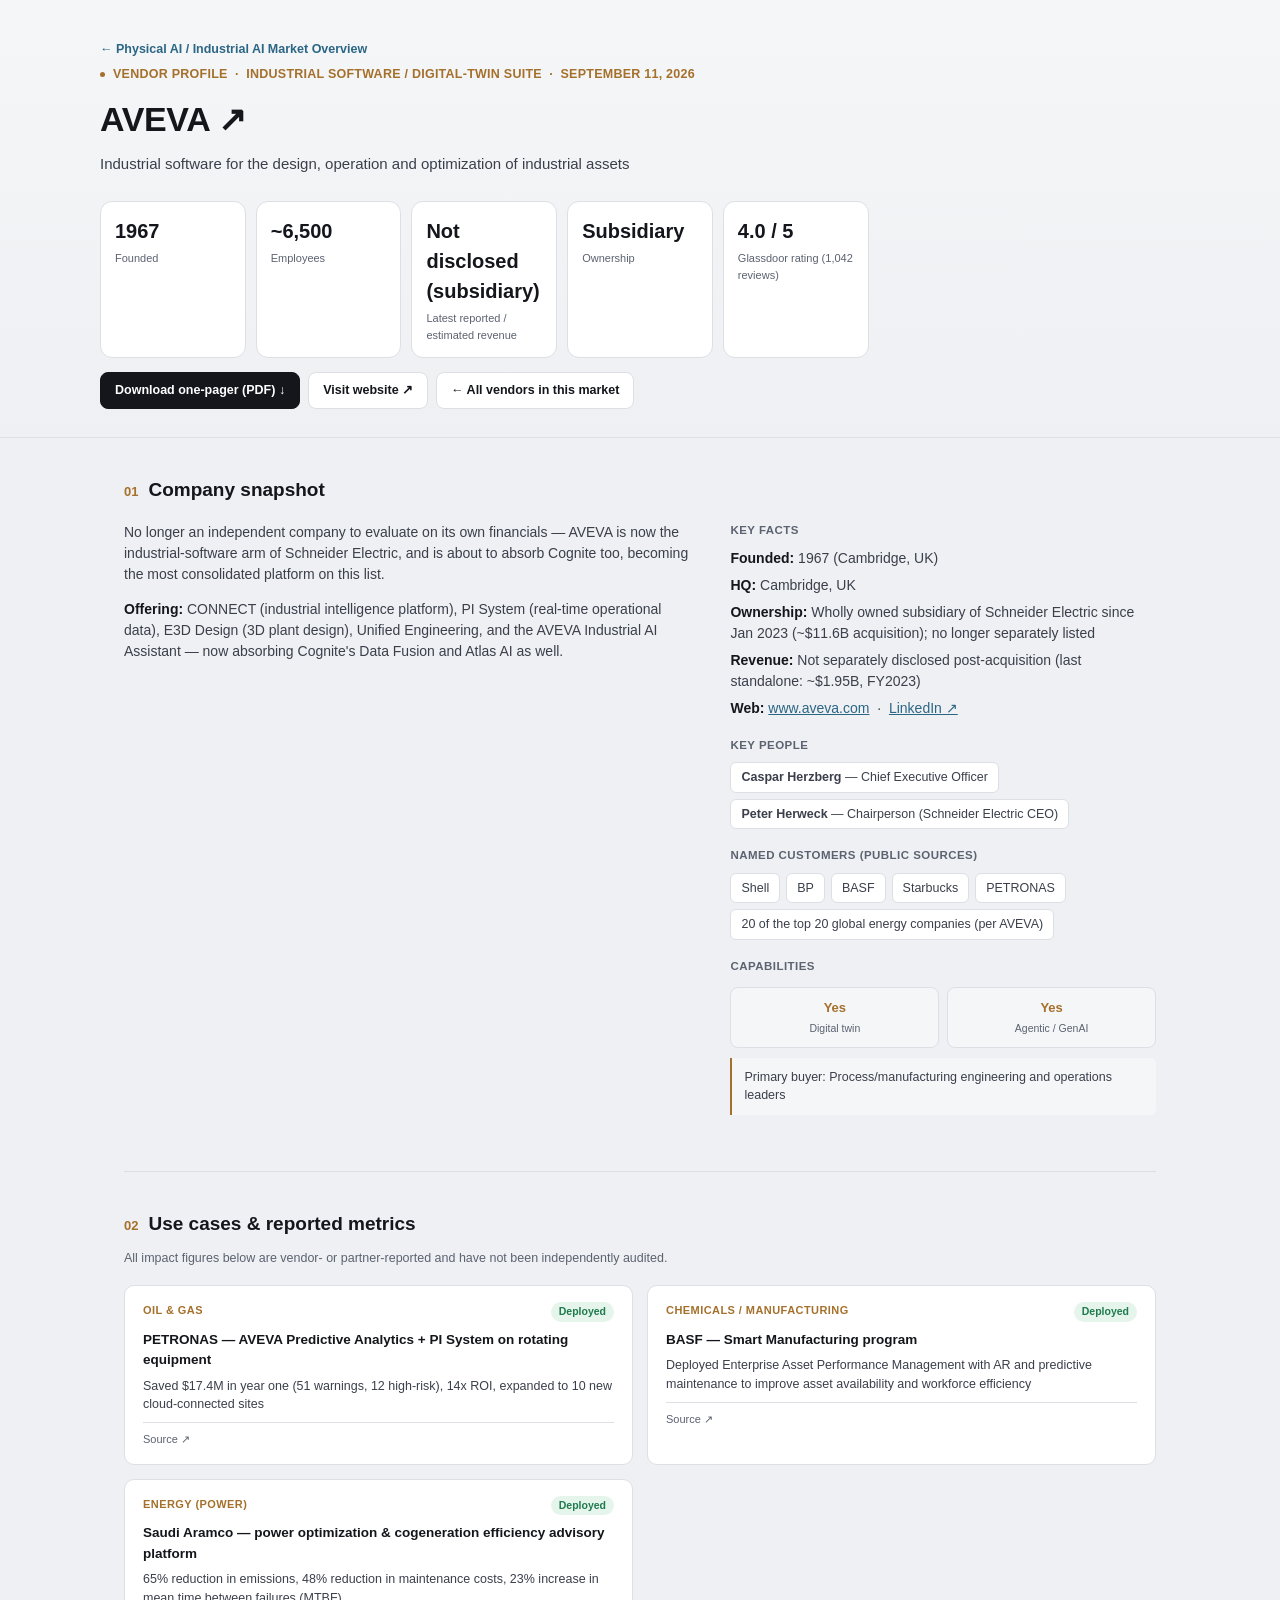
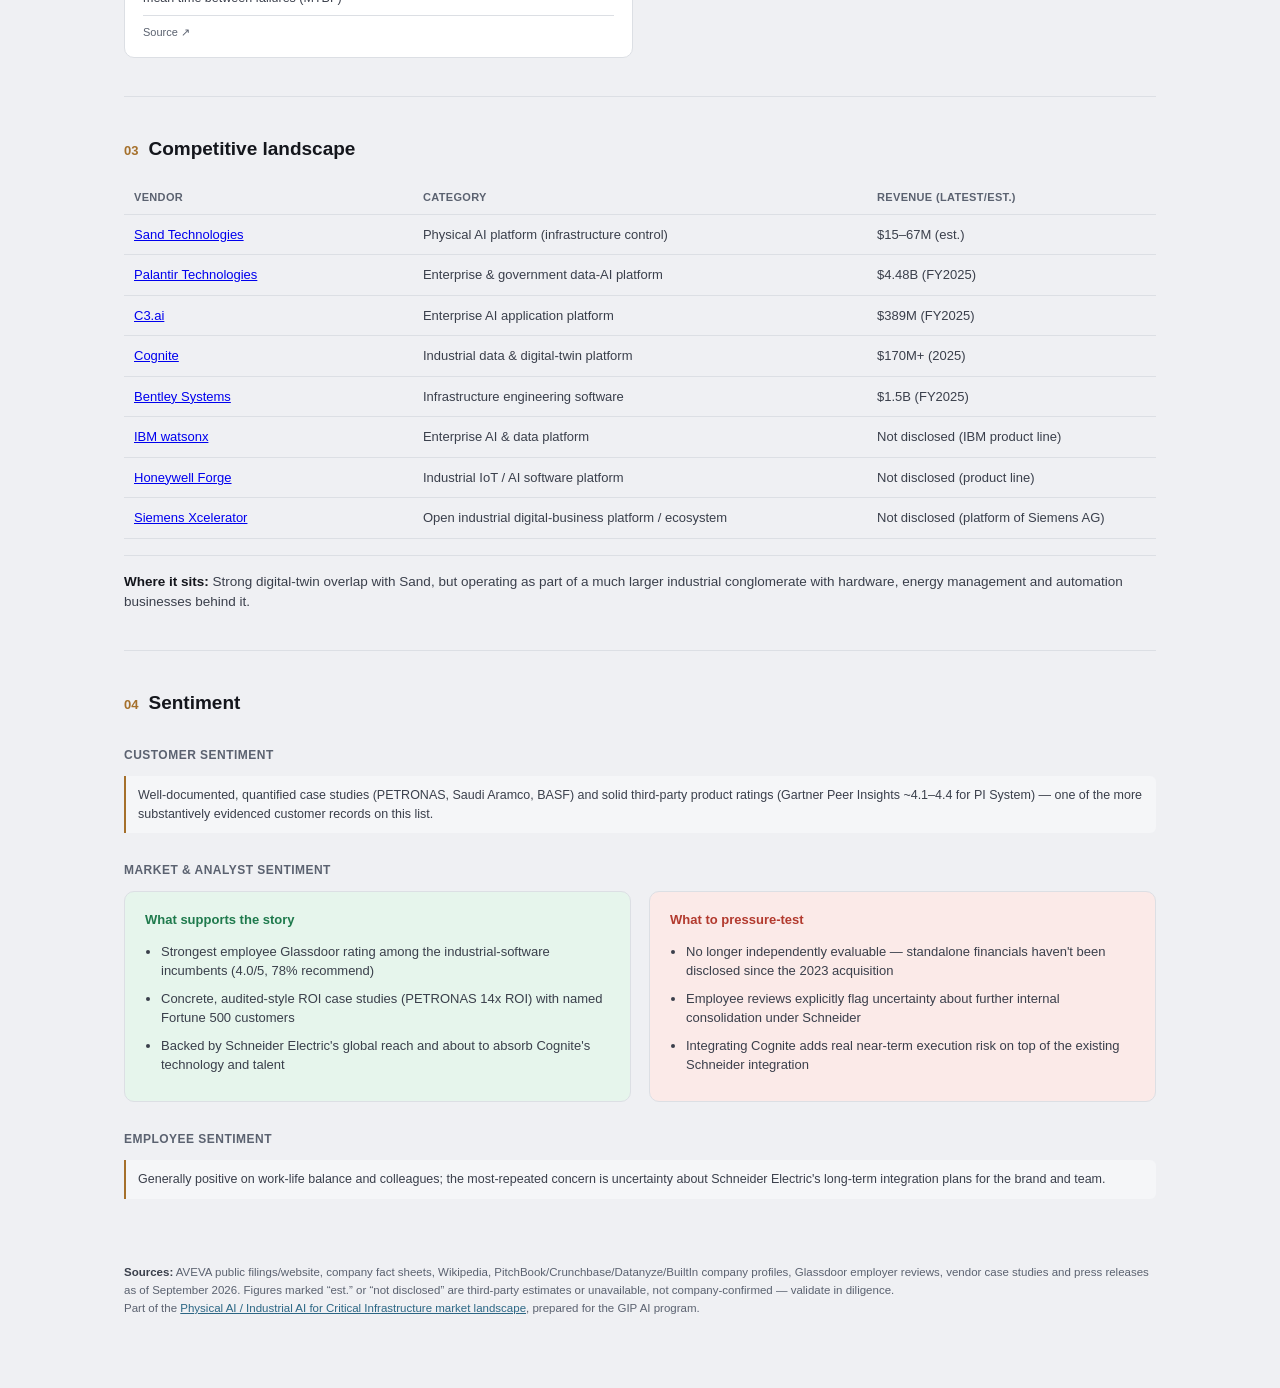
==== aveva-dashboard.html @ ef8d6bdc "Add files via upload" ====
<!DOCTYPE html>
<html lang="en">
<head>
<meta charset="UTF-8">
<meta name="viewport" content="width=device-width, initial-scale=1.0">
<title>AVEVA — Vendor Profile</title>
<style>

  :root{
    --bg:#EFF0F3; --panel:#FFFFFF; --panel-2:#F5F6F8; --line:#DCDFE4;
    --ink:#14161C; --ink-2:#3A3F4B; --ink-3:#5B6270;
    --sand:#A5702B; --sand-dim:#C79256; --steel:#2B6684;
    --green:#1F7A4D; --green-bg:#E6F5EC; --red:#B23A2E; --red-bg:#FBEAE8; --amber:#8A5B10;
  }
  *{box-sizing:border-box;}
  body{
    margin:0; background:var(--bg); color:var(--ink);
    font-family:-apple-system,BlinkMacSystemFont,"Segoe UI",Helvetica,Arial,sans-serif;
    line-height:1.5;
  }
  .wrap{max-width:1080px; margin:0 auto; padding:0 24px 60px;}

  header.hero{
    background:linear-gradient(180deg,#F5F6F8,#EFF0F3);
    border-bottom:1px solid var(--line);
    padding:40px 24px 28px;
  }
  .hero-inner{max-width:1080px; margin:0 auto;}
  .kicker{
    font-size:12.5px; color:var(--sand); letter-spacing:.02em; font-weight:600;
    display:flex; gap:8px; align-items:center; margin-bottom:10px;
  }
  .kicker .dot{width:5px; height:5px; border-radius:50%; background:var(--sand);}
  h1{font-size:34px; margin:0 0 8px; font-weight:700; letter-spacing:-0.01em; color:var(--ink);}
  .tagline{color:var(--ink-2); font-size:15px; max-width:640px; margin:0;}
  .tagline a{color:var(--steel); text-decoration:none;}

  .kpi-row{
    display:grid; grid-template-columns:repeat(7,1fr); gap:10px;
    margin-top:26px;
  }
  .kpi{background:var(--panel); border:1px solid var(--line); border-radius:12px; padding:14px 14px; text-align:left;}
  .kpi .num{font-size:20px; font-weight:700; color:var(--ink);}
  .kpi .lbl{font-size:11px; color:var(--ink-3); margin-top:4px;}

  section{padding:38px 0; border-bottom:1px solid var(--line);}
  section:last-of-type{border-bottom:none;}
  .sec-head{display:flex; align-items:baseline; gap:10px; margin-bottom:18px;}
  .sec-num{color:var(--sand); font-weight:700; font-size:13px;}
  h2{font-size:19px; margin:0; font-weight:700; color:var(--ink);}
  .sec-note{color:var(--ink-3); font-size:12.5px; margin:-8px 0 18px;}

  /* snapshot */
  .snap-grid{display:grid; grid-template-columns:1.35fr 1fr; gap:32px;}
  .snap-grid p{font-size:14px; color:var(--ink-2); margin:0 0 14px;}
  .snap-grid p b{color:var(--ink); font-weight:600;}
  .side-block{margin-bottom:18px;}
  .side-block h4{font-size:11.5px; text-transform:uppercase; letter-spacing:.04em; color:var(--ink-3); margin:0 0 8px; font-weight:600;}
  .chip-row{display:flex; flex-wrap:wrap; gap:6px;}
  .chip{
    font-size:12.5px; background:var(--panel); border:1px solid var(--line);
    color:var(--ink-2); padding:5px 10px; border-radius:6px;
  }

  /* ratings */
  .rating-cards{display:grid; grid-template-columns:1fr 1fr; gap:16px; margin-bottom:18px;}
  .rcard{background:var(--panel); border:1px solid var(--line); border-radius:10px; padding:18px 20px;}
  .rcard .src{font-size:12px; color:var(--ink-3); margin-bottom:10px;}
  .rcard .big{font-size:28px; font-weight:700; display:flex; align-items:baseline; gap:8px; color:var(--ink);}
  .rcard .big small{font-size:13px; color:var(--ink-3); font-weight:400;}
  .meter{height:8px; background:var(--panel-2); border-radius:4px; margin:12px 0 10px; overflow:hidden;}
  .meter > div{height:100%; background:var(--sand); border-radius:4px;}
  .stat-line{display:flex; justify-content:space-between; font-size:12.5px; color:var(--ink-2); padding:4px 0; border-top:1px solid var(--line);}
  .grade-row{display:flex; gap:8px; margin-top:12px;}
  .grade{
    flex:1; text-align:center; border-radius:8px; padding:10px 6px; border:1px solid var(--line); background:var(--panel-2);
  }
  .grade .letter{font-size:18px; font-weight:700; color:var(--sand);}
  .grade.weak .letter{color:var(--red);}
  .grade .cap{font-size:10.5px; color:var(--ink-3); margin-top:3px;}
  .qual-note{font-size:12.5px; color:var(--ink-2); background:var(--panel-2); border-left:2px solid var(--sand); padding:10px 12px; border-radius:0 6px 6px 0;}

  /* use cases */
  .uc-grid{display:grid; grid-template-columns:repeat(2,1fr); gap:14px;}
  a.uc-card{
    background:var(--panel); border:1px solid var(--line); border-radius:10px; padding:16px 18px;
    display:block; text-decoration:none; color:inherit; transition:border-color .15s, background .15s;
  }
  a.uc-card:hover{border-color:var(--sand-dim); background:var(--panel-2);}
  a.uc-card:hover .uc-deploy{color:var(--sand);}
  .uc-top{display:flex; justify-content:space-between; align-items:flex-start; margin-bottom:8px;}
  .uc-sector{font-size:11px; text-transform:uppercase; letter-spacing:.04em; color:var(--sand); font-weight:700;}
  .uc-status-group{display:flex; align-items:center; gap:6px;}
  .uc-status{font-size:10.5px; background:var(--green-bg); color:var(--green); padding:2px 8px; border-radius:20px; font-weight:600;}
  .uc-link{font-size:11px; color:var(--ink-3);}
  .uc-deploy{font-size:13.5px; color:var(--ink); font-weight:600; margin-bottom:6px; transition:color .15s;}
  .uc-metric{font-size:12.5px; color:var(--ink-2);}
  .uc-src{font-size:11px; color:var(--ink-3); margin-top:8px; padding-top:8px; border-top:1px solid var(--line);}

  /* competitive */
  .comp-table{width:100%; border-collapse:collapse; font-size:13px;}
  .comp-table th{
    text-align:left; font-size:11px; text-transform:uppercase; letter-spacing:.03em;
    color:var(--ink-3); border-bottom:1px solid var(--line); padding:8px 10px; font-weight:600;
  }
  .comp-table td{padding:10px 10px; border-bottom:1px solid var(--line); color:var(--ink-2); vertical-align:top;}
  .comp-table td.name{color:var(--ink); font-weight:600;}
  .tag-direct{color:var(--sand); font-size:11px; font-weight:700;}
  .tag-adjacent{color:var(--steel); font-size:11px; font-weight:700;}
  .position-note{font-size:13.5px; color:var(--ink-2); margin-top:16px; padding-top:16px; border-top:1px solid var(--line);}
  .position-note b{color:var(--ink);}
  .subhead{font-size:12px; text-transform:uppercase; letter-spacing:.04em; color:var(--ink-3); font-weight:600; margin:28px 0 12px;}
  .scale-table{width:100%; border-collapse:collapse; font-size:13px;}
  .scale-table th{text-align:left; font-size:11px; text-transform:uppercase; letter-spacing:.03em; color:var(--ink-3); border-bottom:1px solid var(--line); padding:8px 10px; font-weight:600;}
  .scale-table td{padding:10px 10px; border-bottom:1px solid var(--line); color:var(--ink-2); vertical-align:top;}
  .scale-table td.name{color:var(--ink); font-weight:600;}
  .bar-cell{display:flex; align-items:center; gap:8px;}
  .bar-track{flex:1; height:6px; background:var(--panel-2); border-radius:3px; overflow:hidden; max-width:120px; border:1px solid var(--line);}
  .bar-fill{height:100%; background:var(--steel);}
  .bar-fill.sand-fill{background:var(--sand);}
  .callout{
    background:var(--panel-2); border:1px solid var(--line); border-left:2px solid var(--steel);
    border-radius:0 8px 8px 0; padding:14px 16px; font-size:13px; color:var(--ink-2); margin-top:18px;
  }
  .callout b{color:var(--ink);}

  /* sentiment */
  .sent-grid{display:grid; grid-template-columns:1fr 1fr; gap:18px;}
  .sent-col{border-radius:10px; padding:18px 20px; border:1px solid var(--line);}
  .sent-col.bull{background:var(--green-bg);}
  .sent-col.bear{background:var(--red-bg);}
  .sent-head{font-size:13px; font-weight:700; margin-bottom:12px; display:flex; align-items:center; gap:6px;}
  .sent-col.bull .sent-head{color:var(--green);}
  .sent-col.bear .sent-head{color:var(--red);}
  .sent-col ul{margin:0; padding-left:16px; font-size:13px; color:var(--ink-2);}
  .sent-col li{margin-bottom:8px;}
  .chart-box{margin-top:20px; background:var(--panel); border:1px solid var(--line); border-radius:10px; padding:18px 20px;}
  .chart-box .chart-title{font-size:12.5px; color:var(--ink-3); margin-bottom:12px;}

  footer{padding:26px 0 10px; font-size:11.5px; color:var(--ink-3); line-height:1.6;}
  footer b{color:var(--ink-2);}

  @media (max-width:720px){
    .kpi-row{grid-template-columns:repeat(2,1fr);}
    .snap-grid, .rating-cards, .uc-grid, .sent-grid{grid-template-columns:1fr;}
    h1{font-size:26px;}
  }

/* --- market hub additions --- */
.topnav{display:flex; justify-content:space-between; align-items:center; margin-bottom:6px;}
.back-link{font-size:12.5px; color:var(--steel); text-decoration:none; font-weight:600;}
.back-link:hover{text-decoration:underline;}
.btn{
  display:inline-block; font-size:12.5px; font-weight:600; color:#fff; background:var(--ink);
  padding:8px 14px; border-radius:8px; text-decoration:none; border:1px solid var(--ink);
}
.btn:hover{background:var(--sand); border-color:var(--sand);}
.btn.secondary{background:var(--panel); color:var(--ink); border:1px solid var(--line);}
.btn.secondary:hover{background:var(--panel-2); border-color:var(--sand-dim); color:var(--sand);}
.btn-row{display:flex; gap:8px; flex-wrap:wrap; margin-top:14px;}

.vendor-grid{display:grid; grid-template-columns:repeat(3,1fr); gap:16px;}
.vcard{background:var(--panel); border:1px solid var(--line); border-radius:12px; padding:18px 20px; display:flex; flex-direction:column;}
.vcard-top{display:flex; justify-content:space-between; align-items:flex-start; margin-bottom:8px;}
.vcard-name{font-size:16px; font-weight:700; color:var(--ink); text-decoration:none;}
.vcard-name:hover{color:var(--sand);}
.vcard-cat{font-size:10.5px; text-transform:uppercase; letter-spacing:.03em; color:var(--sand); font-weight:700; margin-bottom:6px;}
.vcard-desc{font-size:12.5px; color:var(--ink-2); flex:1; margin-bottom:12px;}
.vcard-kpi{background:var(--panel-2); border:1px solid var(--line); border-radius:8px; padding:8px 10px; margin-bottom:12px;}
.vcard-kpi .k-num{font-size:15px; font-weight:700; color:var(--ink);}
.vcard-kpi .k-lbl{font-size:10.5px; color:var(--ink-3);}
.vcard-actions{display:flex; gap:6px;}
.vcard-actions a{flex:1; text-align:center; font-size:11.5px; padding:7px 8px;}

.matrix-table{width:100%; border-collapse:collapse; font-size:12px;}
.matrix-table th{text-align:left; font-size:10.5px; text-transform:uppercase; letter-spacing:.02em; color:var(--ink-3); border-bottom:1px solid var(--line); padding:8px 8px; font-weight:600; background:var(--panel);}
.matrix-table td{padding:9px 8px; border-bottom:1px solid var(--line); color:var(--ink-2); vertical-align:top;}
.matrix-table td.mname{color:var(--ink); font-weight:600; white-space:nowrap;}
.matrix-table tr:nth-child(even) td{background:var(--panel-2);}
.matrix-table a{color:var(--steel); text-decoration:none; font-weight:600;}
.matrix-table a:hover{text-decoration:underline;}

@media (max-width:900px){
  .vendor-grid{grid-template-columns:repeat(2,1fr);}
}
@media (max-width:600px){
  .vendor-grid{grid-template-columns:1fr;}
}

</style>
</head>
<body>

<header class="hero">
  <div class="hero-inner">
    <div class="topnav">
      <a class="back-link" href="market-overview.html">&larr; Physical AI / Industrial AI Market Overview</a>
    </div>
    <div class="kicker"><span class="dot"></span>VENDOR PROFILE &nbsp;·&nbsp; INDUSTRIAL SOFTWARE / DIGITAL-TWIN SUITE &nbsp;·&nbsp; SEPTEMBER 11, 2026</div>
    <h1><a href="https://www.aveva.com" target="_blank" rel="noopener" style="color:inherit; text-decoration:none;">AVEVA ↗</a></h1>
    <p class="tagline">Industrial software for the design, operation and optimization of industrial assets</p>
    <div class="kpi-row">
      <div class="kpi"><div class="num">1967</div><div class="lbl">Founded</div></div>
      <div class="kpi"><div class="num">~6,500</div><div class="lbl">Employees</div></div>
      <div class="kpi"><div class="num">Not disclosed (subsidiary)</div><div class="lbl">Latest reported / estimated revenue</div></div>
      <div class="kpi"><div class="num">Subsidiary</div><div class="lbl">Ownership</div></div>
      <div class="kpi"><div class="num">4.0 / 5</div><div class="lbl">Glassdoor rating (1,042 reviews)</div></div>
    </div>
    <div class="btn-row">
      <a class="btn" href="aveva-one-sheet.pdf" download>Download one-pager (PDF) &darr;</a>
      <a class="btn secondary" href="https://www.aveva.com" target="_blank" rel="noopener">Visit website ↗</a>
      <a class="btn secondary" href="market-overview.html">← All vendors in this market</a>
    </div>
  </div>
</header>

<div class="wrap">

  <section>
    <div class="sec-head"><span class="sec-num">01</span><h2>Company snapshot</h2></div>
    <div class="snap-grid">
      <div>
        <p>No longer an independent company to evaluate on its own financials — AVEVA is now the industrial-software arm of Schneider Electric, and is about to absorb Cognite too, becoming the most consolidated platform on this list.</p>
        <p><b>Offering:</b> CONNECT (industrial intelligence platform), PI System (real-time operational data), E3D Design (3D plant design), Unified Engineering, and the AVEVA Industrial AI Assistant — now absorbing Cognite's Data Fusion and Atlas AI as well.</p>
      </div>
      <div>
        <div class="side-block">
          <h4>Key facts</h4>
          <p style="margin:0 0 6px;"><b>Founded:</b> 1967 (Cambridge, UK)</p>
          <p style="margin:0 0 6px;"><b>HQ:</b> Cambridge, UK</p>
          <p style="margin:0 0 6px;"><b>Ownership:</b> Wholly owned subsidiary of Schneider Electric since Jan 2023 (~$11.6B acquisition); no longer separately listed</p>
          <p style="margin:0 0 6px;"><b>Revenue:</b> Not separately disclosed post-acquisition (last standalone: ~$1.95B, FY2023)</p>
          <p style="margin:0;"><b>Web:</b> <a href="https://www.aveva.com" target="_blank" rel="noopener" style="color:var(--steel);">www.aveva.com</a> &nbsp;·&nbsp; <a href="https://www.linkedin.com/company/aveva" target="_blank" rel="noopener" style="color:var(--steel);">LinkedIn ↗</a></p>
        </div>
        <div class="side-block">
          <h4>Key people</h4>
          <div class="chip-row"><span class="chip"><b>Caspar Herzberg</b> — Chief Executive Officer</span><span class="chip"><b>Peter Herweck</b> — Chairperson (Schneider Electric CEO)</span></div>
        </div>
        <div class="side-block">
          <h4>Named customers (public sources)</h4>
          <div class="chip-row"><span class="chip">Shell</span><span class="chip">BP</span><span class="chip">BASF</span><span class="chip">Starbucks</span><span class="chip">PETRONAS</span><span class="chip">20 of the top 20 global energy companies (per AVEVA)</span></div>
        </div>
        <div class="side-block">
          <h4>Capabilities</h4>
          <div class="grade-row">
            <div class="grade"><div class="letter" style="font-size:13px;">Yes</div><div class="cap">Digital twin</div></div>
            <div class="grade"><div class="letter" style="font-size:13px;">Yes</div><div class="cap">Agentic / GenAI</div></div>
          </div>
          <div style="margin-top:10px;" class="qual-note">Primary buyer: Process/manufacturing engineering and operations leaders</div>
        </div>
      </div>
    </div>
  </section>

  <section>
    <div class="sec-head"><span class="sec-num">02</span><h2>Use cases &amp; reported metrics</h2></div>
    <div class="sec-note">All impact figures below are vendor- or partner-reported and have not been independently audited.</div>
    <div class="uc-grid">
      <a class="uc-card" href="https://www.aveva.com/content/dam/aveva/documents/perspectives/success-stories/SuccessStory_AVEVA_PETRONAS_21-10-v1.pdf.coredownload.inline.pdf" target="_blank" rel="noopener">
        <div class="uc-top"><span class="uc-sector">Oil &amp; gas</span><span class="uc-status">Deployed</span></div>
        <div class="uc-deploy">PETRONAS — AVEVA Predictive Analytics + PI System on rotating equipment</div>
        <div class="uc-metric">Saved $17.4M in year one (51 warnings, 12 high-risk), 14x ROI, expanded to 10 new cloud-connected sites</div>
        <div class="uc-src">Source ↗</div>
      </a>
      <a class="uc-card" href="https://www.automation.com/article/aveva-to-help-basf-accelerate-smart-manufacturing" target="_blank" rel="noopener">
        <div class="uc-top"><span class="uc-sector">Chemicals / manufacturing</span><span class="uc-status">Deployed</span></div>
        <div class="uc-deploy">BASF — Smart Manufacturing program</div>
        <div class="uc-metric">Deployed Enterprise Asset Performance Management with AR and predictive maintenance to improve asset availability and workforce efficiency</div>
        <div class="uc-src">Source ↗</div>
      </a>
      <a class="uc-card" href="https://events.aveva.com/aw-2025/session/2892202/saudi-aramco-accelerating-sustainability-digital-advisory-platform-for-power-optimization-and-cogeneration-efficiency" target="_blank" rel="noopener">
        <div class="uc-top"><span class="uc-sector">Energy (power)</span><span class="uc-status">Deployed</span></div>
        <div class="uc-deploy">Saudi Aramco — power optimization &amp; cogeneration efficiency advisory platform</div>
        <div class="uc-metric">65% reduction in emissions, 48% reduction in maintenance costs, 23% increase in mean time between failures (MTBF)</div>
        <div class="uc-src">Source ↗</div>
      </a>
    </div>
  </section>

  <section>
    <div class="sec-head"><span class="sec-num">03</span><h2>Competitive landscape</h2></div>
    <table class="comp-table">
      <thead><tr><th style="width:28%;">Vendor</th><th style="width:44%;">Category</th><th>Revenue (latest/est.)</th></tr></thead>
      <tbody><tr><td class="mname"><a href="sand-technologies-dashboard.html">Sand Technologies</a></td><td>Physical AI platform (infrastructure control)</td><td>$15–67M (est.)</td></tr><tr><td class="mname"><a href="palantir-dashboard.html">Palantir Technologies</a></td><td>Enterprise &amp; government data-AI platform</td><td>$4.48B (FY2025)</td></tr><tr><td class="mname"><a href="c3ai-dashboard.html">C3.ai</a></td><td>Enterprise AI application platform</td><td>$389M (FY2025)</td></tr><tr><td class="mname"><a href="cognite-dashboard.html">Cognite</a></td><td>Industrial data &amp; digital-twin platform</td><td>$170M+ (2025)</td></tr><tr><td class="mname"><a href="bentley-systems-dashboard.html">Bentley Systems</a></td><td>Infrastructure engineering software</td><td>$1.5B (FY2025)</td></tr><tr><td class="mname"><a href="ibm-watsonx-dashboard.html">IBM watsonx</a></td><td>Enterprise AI &amp; data platform</td><td>Not disclosed (IBM product line)</td></tr><tr><td class="mname"><a href="honeywell-forge-dashboard.html">Honeywell Forge</a></td><td>Industrial IoT / AI software platform</td><td>Not disclosed (product line)</td></tr><tr><td class="mname"><a href="siemens-xcelerator-dashboard.html">Siemens Xcelerator</a></td><td>Open industrial digital-business platform / ecosystem</td><td>Not disclosed (platform of Siemens AG)</td></tr>
      </tbody>
    </table>
    <div class="position-note"><b>Where it sits:</b> Strong digital-twin overlap with Sand, but operating as part of a much larger industrial conglomerate with hardware, energy management and automation businesses behind it.</div>
  </section>

  <section>
    <div class="sec-head"><span class="sec-num">04</span><h2>Sentiment</h2></div>

    <div class="subhead">Customer sentiment</div>
    <div class="qual-note" style="margin-bottom:18px;">Well-documented, quantified case studies (PETRONAS, Saudi Aramco, BASF) and solid third-party product ratings (Gartner Peer Insights ~4.1–4.4 for PI System) — one of the more substantively evidenced customer records on this list.</div>

    <div class="subhead">Market &amp; analyst sentiment</div>
    <div class="sent-grid">
      <div class="sent-col bull">
        <div class="sent-head">What supports the story</div>
        <ul><li>Strongest employee Glassdoor rating among the industrial-software incumbents (4.0/5, 78% recommend)</li><li>Concrete, audited-style ROI case studies (PETRONAS 14x ROI) with named Fortune 500 customers</li><li>Backed by Schneider Electric's global reach and about to absorb Cognite's technology and talent</li></ul>
      </div>
      <div class="sent-col bear">
        <div class="sent-head">What to pressure-test</div>
        <ul><li>No longer independently evaluable — standalone financials haven't been disclosed since the 2023 acquisition</li><li>Employee reviews explicitly flag uncertainty about further internal consolidation under Schneider</li><li>Integrating Cognite adds real near-term execution risk on top of the existing Schneider integration</li></ul>
      </div>
    </div>

    <div class="subhead">Employee sentiment</div>
    <div class="qual-note">Generally positive on work-life balance and colleagues; the most-repeated concern is uncertainty about Schneider Electric's long-term integration plans for the brand and team.</div>
  </section>

  <footer>
    <b>Sources:</b> AVEVA public filings/website, company fact sheets, Wikipedia, PitchBook/Crunchbase/Datanyze/BuiltIn company profiles, Glassdoor employer reviews, vendor case studies and press releases as of September 2026. Figures marked “est.” or “not disclosed” are third-party estimates or unavailable, not company-confirmed — validate in diligence.<br>
    Part of the <a href="market-overview.html" style="color:var(--steel);">Physical AI / Industrial AI for Critical Infrastructure market landscape</a>, prepared for the GIP AI program.
  </footer>

</div>
</body>
</html>
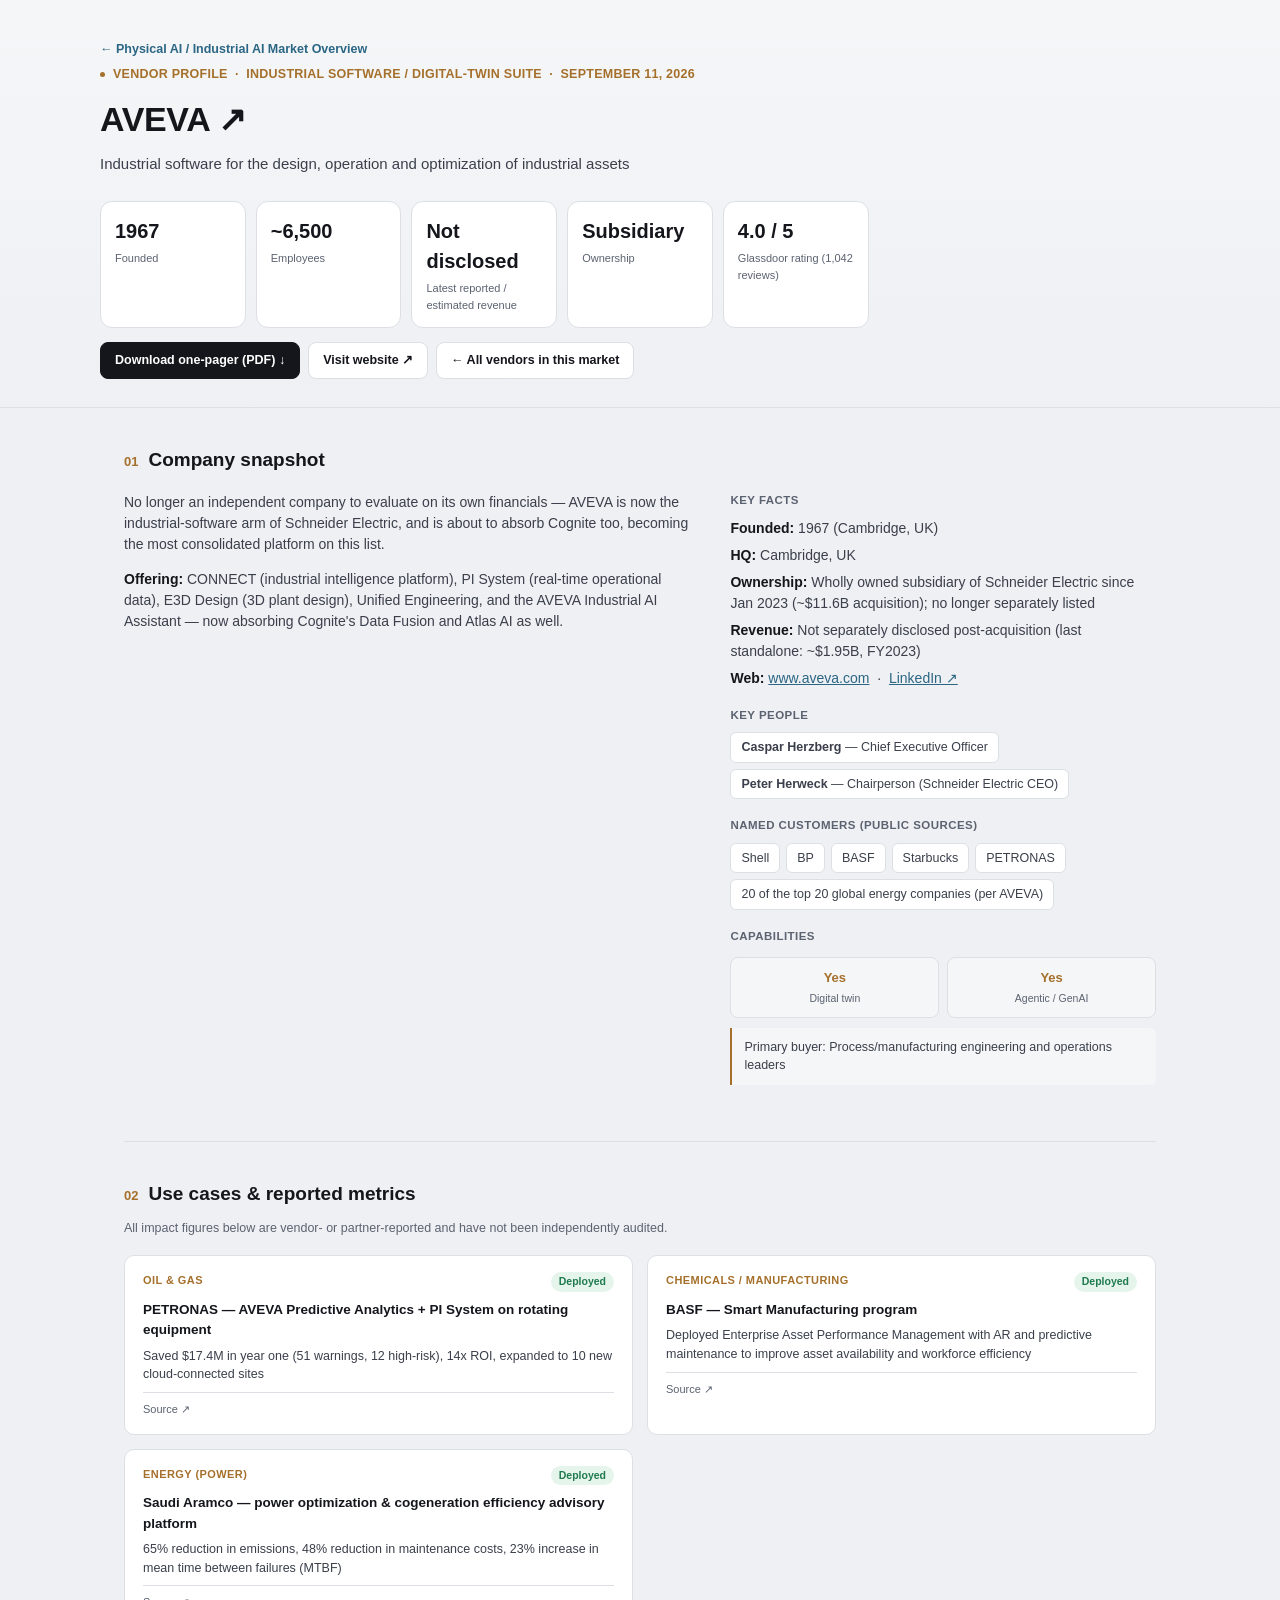
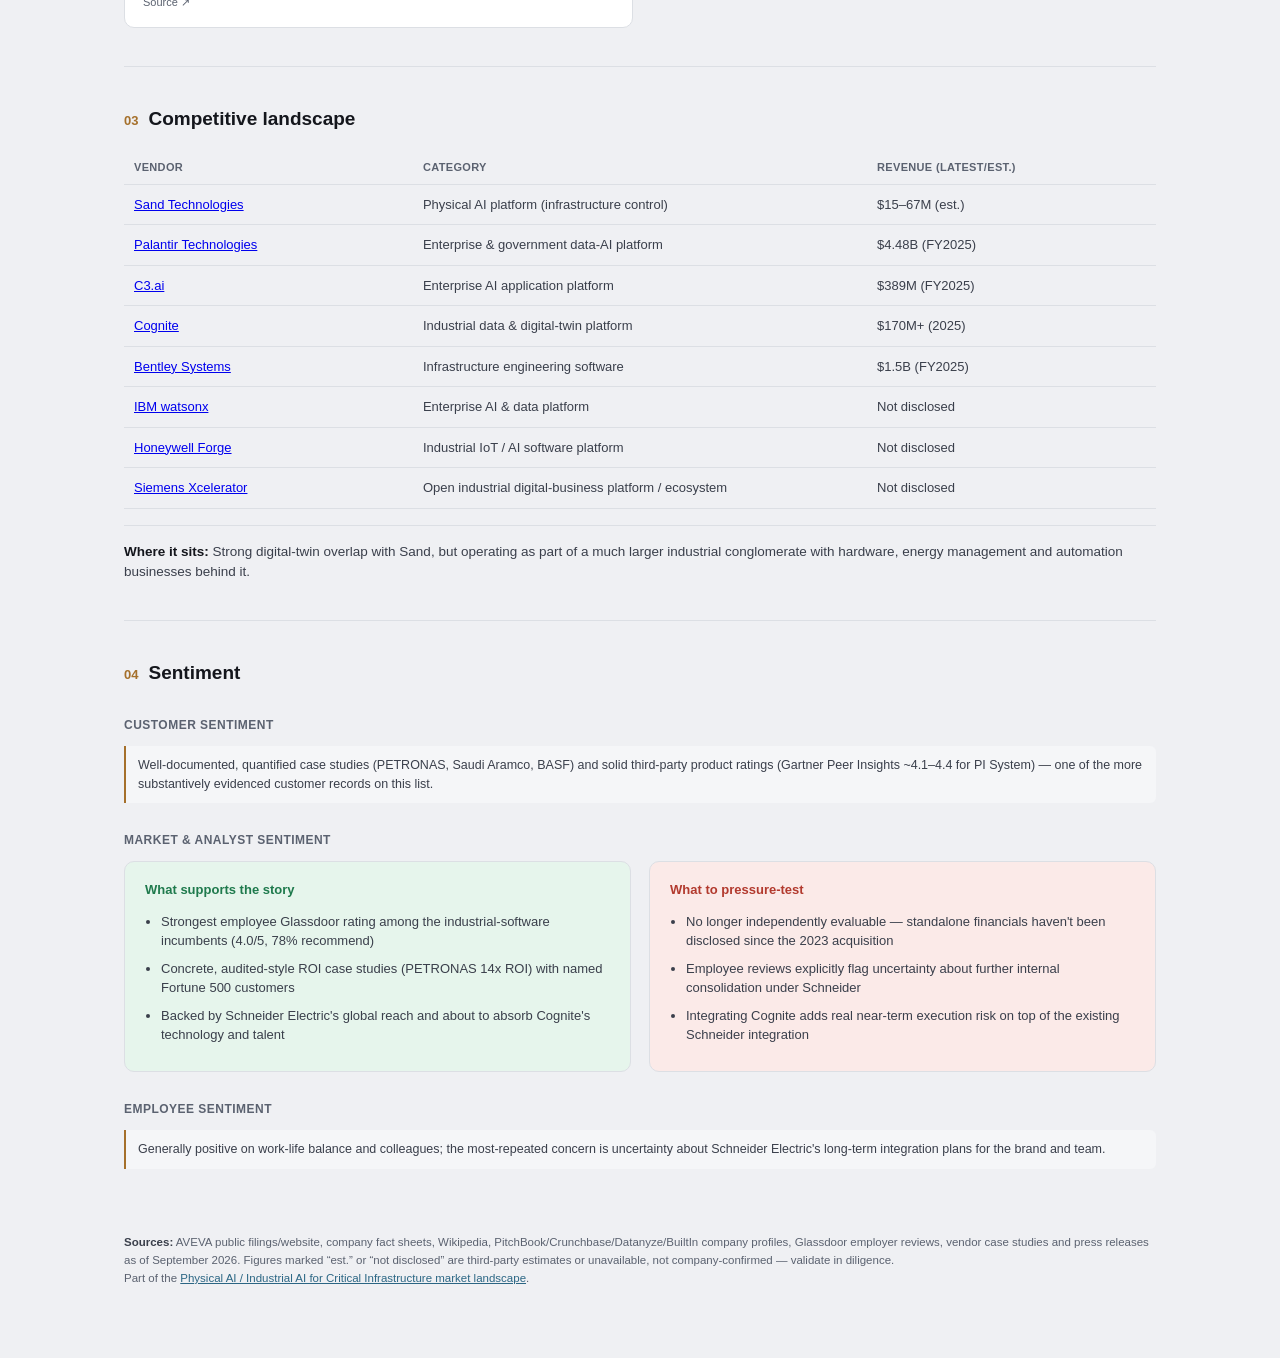
==== commit f5945086: "Add files via upload" ====
--- a/aveva-dashboard.html
+++ b/aveva-dashboard.html
@@ -202,7 +202,7 @@
     <div class="kpi-row">
       <div class="kpi"><div class="num">1967</div><div class="lbl">Founded</div></div>
       <div class="kpi"><div class="num">~6,500</div><div class="lbl">Employees</div></div>
-      <div class="kpi"><div class="num">Not disclosed (subsidiary)</div><div class="lbl">Latest reported / estimated revenue</div></div>
+      <div class="kpi"><div class="num">Not disclosed</div><div class="lbl">Latest reported / estimated revenue</div></div>
       <div class="kpi"><div class="num">Subsidiary</div><div class="lbl">Ownership</div></div>
       <div class="kpi"><div class="num">4.0 / 5</div><div class="lbl">Glassdoor rating (1,042 reviews)</div></div>
     </div>
@@ -281,7 +281,7 @@
     <div class="sec-head"><span class="sec-num">03</span><h2>Competitive landscape</h2></div>
     <table class="comp-table">
       <thead><tr><th style="width:28%;">Vendor</th><th style="width:44%;">Category</th><th>Revenue (latest/est.)</th></tr></thead>
-      <tbody><tr><td class="mname"><a href="sand-technologies-dashboard.html">Sand Technologies</a></td><td>Physical AI platform (infrastructure control)</td><td>$15–67M (est.)</td></tr><tr><td class="mname"><a href="palantir-dashboard.html">Palantir Technologies</a></td><td>Enterprise &amp; government data-AI platform</td><td>$4.48B (FY2025)</td></tr><tr><td class="mname"><a href="c3ai-dashboard.html">C3.ai</a></td><td>Enterprise AI application platform</td><td>$389M (FY2025)</td></tr><tr><td class="mname"><a href="cognite-dashboard.html">Cognite</a></td><td>Industrial data &amp; digital-twin platform</td><td>$170M+ (2025)</td></tr><tr><td class="mname"><a href="bentley-systems-dashboard.html">Bentley Systems</a></td><td>Infrastructure engineering software</td><td>$1.5B (FY2025)</td></tr><tr><td class="mname"><a href="ibm-watsonx-dashboard.html">IBM watsonx</a></td><td>Enterprise AI &amp; data platform</td><td>Not disclosed (IBM product line)</td></tr><tr><td class="mname"><a href="honeywell-forge-dashboard.html">Honeywell Forge</a></td><td>Industrial IoT / AI software platform</td><td>Not disclosed (product line)</td></tr><tr><td class="mname"><a href="siemens-xcelerator-dashboard.html">Siemens Xcelerator</a></td><td>Open industrial digital-business platform / ecosystem</td><td>Not disclosed (platform of Siemens AG)</td></tr>
+      <tbody><tr><td class="mname"><a href="sand-technologies-dashboard.html">Sand Technologies</a></td><td>Physical AI platform (infrastructure control)</td><td>$15–67M (est.)</td></tr><tr><td class="mname"><a href="palantir-dashboard.html">Palantir Technologies</a></td><td>Enterprise &amp; government data-AI platform</td><td>$4.48B (FY2025)</td></tr><tr><td class="mname"><a href="c3ai-dashboard.html">C3.ai</a></td><td>Enterprise AI application platform</td><td>$389M (FY2025)</td></tr><tr><td class="mname"><a href="cognite-dashboard.html">Cognite</a></td><td>Industrial data &amp; digital-twin platform</td><td>$170M+ (2025)</td></tr><tr><td class="mname"><a href="bentley-systems-dashboard.html">Bentley Systems</a></td><td>Infrastructure engineering software</td><td>$1.5B (FY2025)</td></tr><tr><td class="mname"><a href="ibm-watsonx-dashboard.html">IBM watsonx</a></td><td>Enterprise AI &amp; data platform</td><td>Not disclosed</td></tr><tr><td class="mname"><a href="honeywell-forge-dashboard.html">Honeywell Forge</a></td><td>Industrial IoT / AI software platform</td><td>Not disclosed</td></tr><tr><td class="mname"><a href="siemens-xcelerator-dashboard.html">Siemens Xcelerator</a></td><td>Open industrial digital-business platform / ecosystem</td><td>Not disclosed</td></tr>
       </tbody>
     </table>
     <div class="position-note"><b>Where it sits:</b> Strong digital-twin overlap with Sand, but operating as part of a much larger industrial conglomerate with hardware, energy management and automation businesses behind it.</div>
@@ -311,7 +311,7 @@
 
   <footer>
     <b>Sources:</b> AVEVA public filings/website, company fact sheets, Wikipedia, PitchBook/Crunchbase/Datanyze/BuiltIn company profiles, Glassdoor employer reviews, vendor case studies and press releases as of September 2026. Figures marked “est.” or “not disclosed” are third-party estimates or unavailable, not company-confirmed — validate in diligence.<br>
-    Part of the <a href="market-overview.html" style="color:var(--steel);">Physical AI / Industrial AI for Critical Infrastructure market landscape</a>, prepared for the GIP AI program.
+    Part of the <a href="market-overview.html" style="color:var(--steel);">Physical AI / Industrial AI for Critical Infrastructure market landscape</a>.
   </footer>
 
 </div>
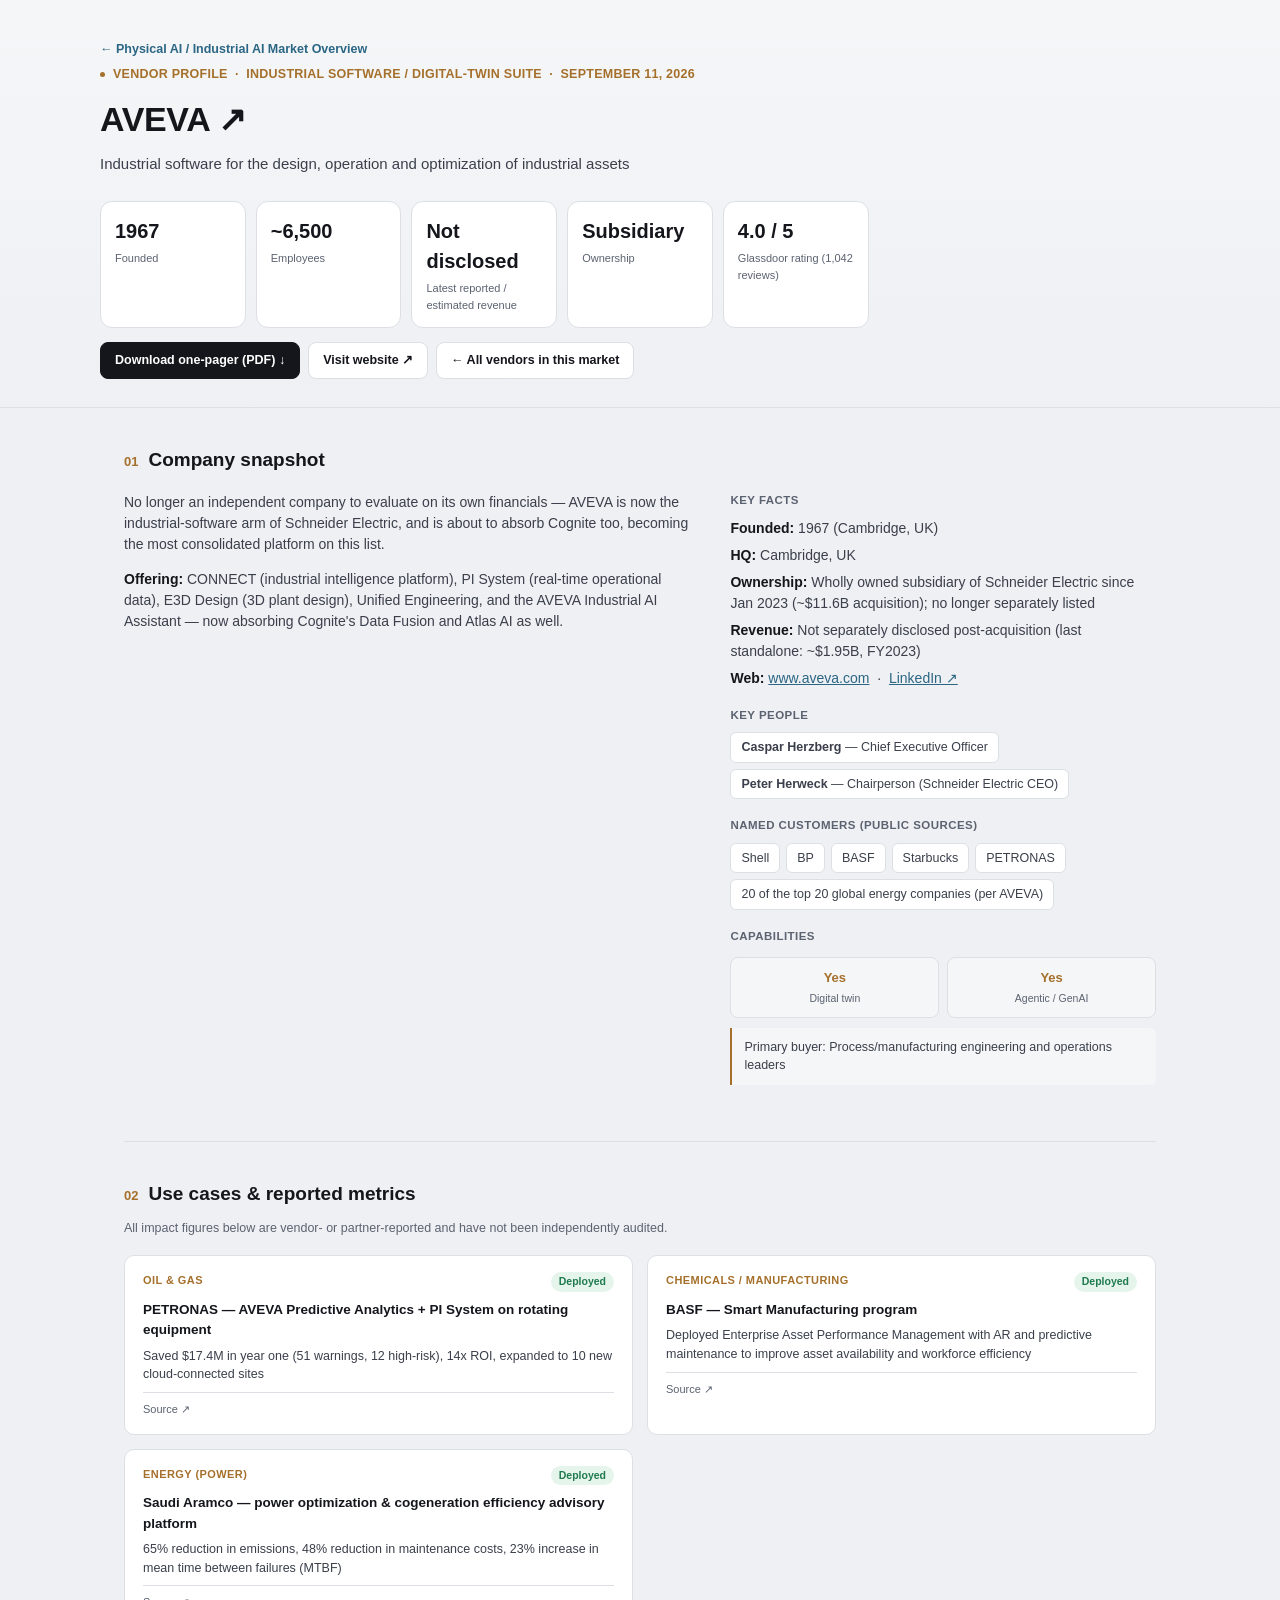
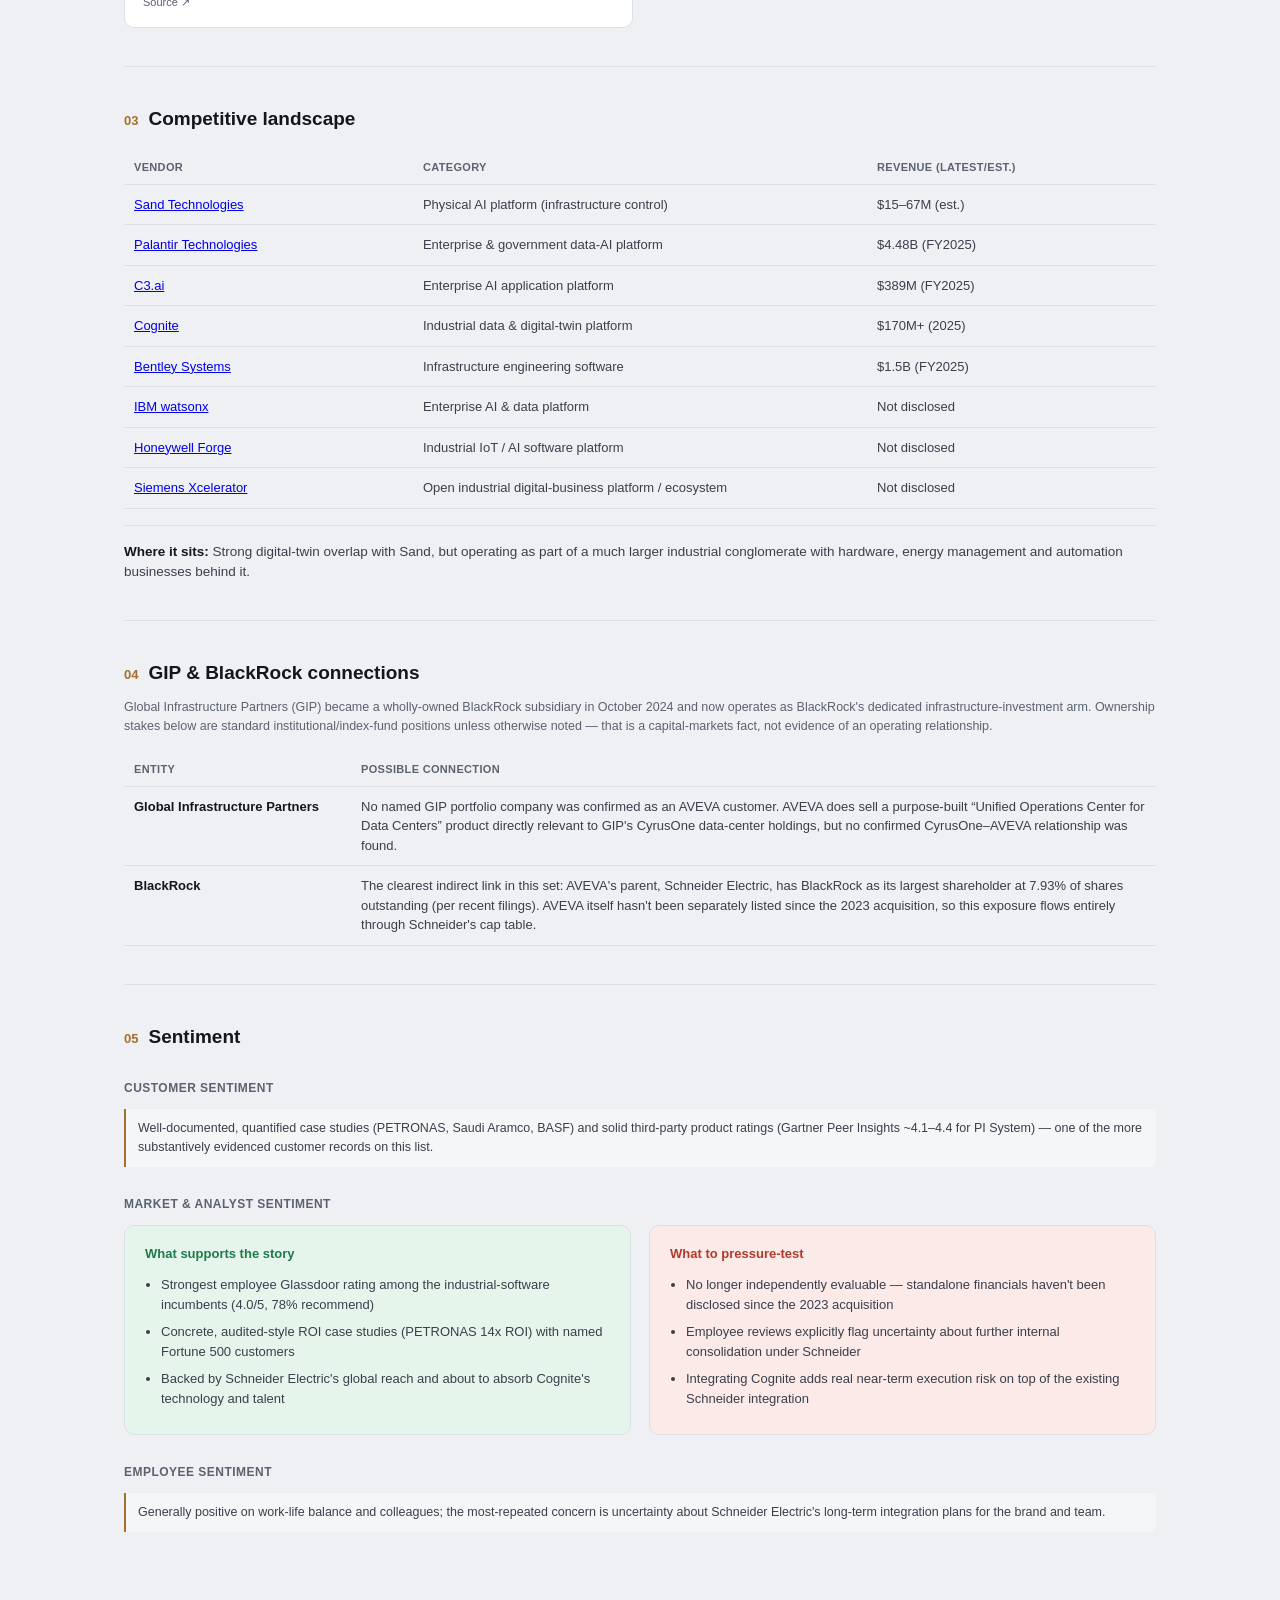
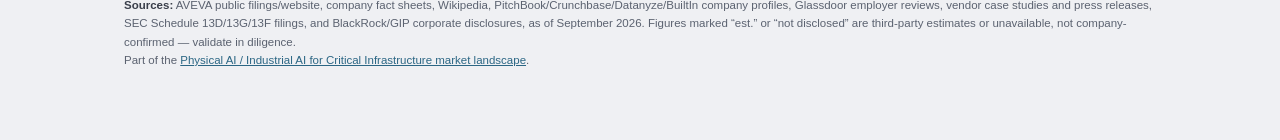
==== commit a98ed6e7: "Add files via upload" ====
--- a/aveva-dashboard.html
+++ b/aveva-dashboard.html
@@ -288,7 +288,19 @@
   </section>
 
   <section>
-    <div class="sec-head"><span class="sec-num">04</span><h2>Sentiment</h2></div>
+    <div class="sec-head"><span class="sec-num">04</span><h2>GIP &amp; BlackRock connections</h2></div>
+    <div class="sec-note">Global Infrastructure Partners (GIP) became a wholly-owned BlackRock subsidiary in October 2024 and now operates as BlackRock's dedicated infrastructure-investment arm. Ownership stakes below are standard institutional/index-fund positions unless otherwise noted — that is a capital-markets fact, not evidence of an operating relationship.</div>
+    <table class="scale-table">
+      <thead><tr><th style="width:22%;">Entity</th><th>Possible connection</th></tr></thead>
+      <tbody>
+        <tr><td class="name">Global Infrastructure Partners</td><td>No named GIP portfolio company was confirmed as an AVEVA customer. AVEVA does sell a purpose-built “Unified Operations Center for Data Centers” product directly relevant to GIP's CyrusOne data-center holdings, but no confirmed CyrusOne–AVEVA relationship was found.</td></tr>
+        <tr><td class="name">BlackRock</td><td>The clearest indirect link in this set: AVEVA's parent, Schneider Electric, has BlackRock as its largest shareholder at 7.93% of shares outstanding (per recent filings). AVEVA itself hasn't been separately listed since the 2023 acquisition, so this exposure flows entirely through Schneider's cap table.</td></tr>
+      </tbody>
+    </table>
+  </section>
+
+  <section>
+    <div class="sec-head"><span class="sec-num">05</span><h2>Sentiment</h2></div>
 
     <div class="subhead">Customer sentiment</div>
     <div class="qual-note" style="margin-bottom:18px;">Well-documented, quantified case studies (PETRONAS, Saudi Aramco, BASF) and solid third-party product ratings (Gartner Peer Insights ~4.1–4.4 for PI System) — one of the more substantively evidenced customer records on this list.</div>
@@ -310,7 +322,7 @@
   </section>
 
   <footer>
-    <b>Sources:</b> AVEVA public filings/website, company fact sheets, Wikipedia, PitchBook/Crunchbase/Datanyze/BuiltIn company profiles, Glassdoor employer reviews, vendor case studies and press releases as of September 2026. Figures marked “est.” or “not disclosed” are third-party estimates or unavailable, not company-confirmed — validate in diligence.<br>
+    <b>Sources:</b> AVEVA public filings/website, company fact sheets, Wikipedia, PitchBook/Crunchbase/Datanyze/BuiltIn company profiles, Glassdoor employer reviews, vendor case studies and press releases, SEC Schedule 13D/13G/13F filings, and BlackRock/GIP corporate disclosures, as of September 2026. Figures marked “est.” or “not disclosed” are third-party estimates or unavailable, not company-confirmed — validate in diligence.<br>
     Part of the <a href="market-overview.html" style="color:var(--steel);">Physical AI / Industrial AI for Critical Infrastructure market landscape</a>.
   </footer>
 
